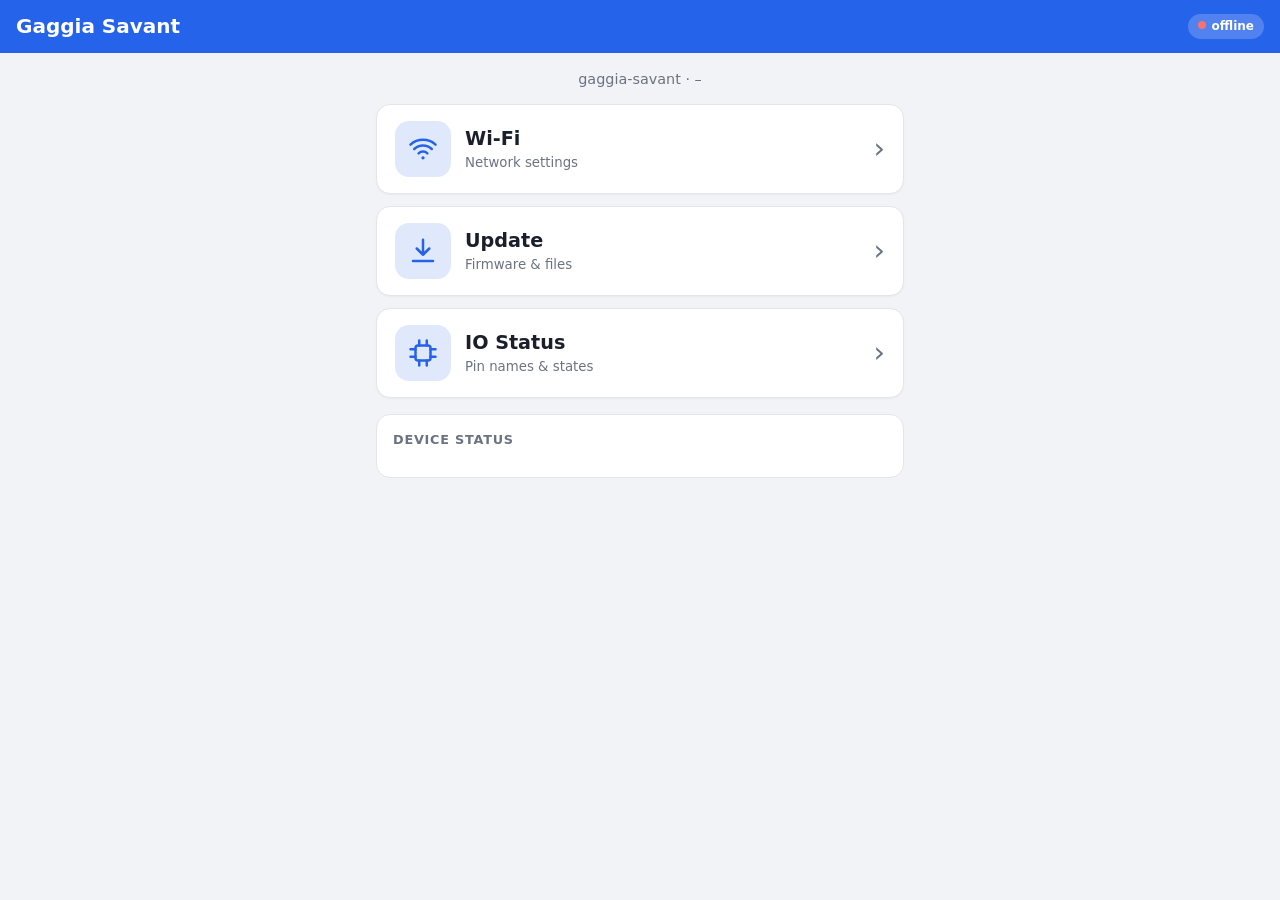
==== data/index.html @ f87aa82b "Initial commit: Gaggia Savant base firmware" ====
<!doctype html>
<html lang="en">
<head>
  <meta charset="utf-8">
  <meta name="viewport" content="width=device-width, initial-scale=1, viewport-fit=cover">
  <meta name="theme-color" content="#2563eb">
  <title>Gaggia Savant</title>
  <link rel="stylesheet" href="style.css">
</head>
<body data-page="home">
  <header class="bar">
    <h1>Gaggia Savant</h1>
    <span id="conn" class="pill off">offline</span>
  </header>

  <main>
    <p class="sub"><span id="hostname">gaggia-savant</span> · <span id="ipaddr">–</span></p>

    <nav class="tiles">
      <a class="tile" href="wifi.html">
        <svg viewBox="0 0 24 24" aria-hidden="true"><path d="M2 8.5a15 15 0 0 1 20 0M5 12a10 10 0 0 1 14 0M8.5 15.5a5 5 0 0 1 7 0"/><circle cx="12" cy="19" r="1.3"/></svg>
        <span>Wi-Fi</span>
        <small id="wifiSub">Network settings</small>
      </a>
      <a class="tile" href="update.html">
        <svg viewBox="0 0 24 24" aria-hidden="true"><path d="M12 3v12M7 10l5 5 5-5M4 20h16"/></svg>
        <span>Update</span>
        <small id="fwSub">Firmware &amp; files</small>
      </a>
      <a class="tile" href="io.html">
        <svg viewBox="0 0 24 24" aria-hidden="true"><rect x="6" y="6" width="12" height="12" rx="2"/><path d="M9 2v4M15 2v4M9 18v4M15 18v4M2 9h4M2 15h4M18 9h4M18 15h4"/></svg>
        <span>IO Status</span>
        <small id="ioSub">Pin names &amp; states</small>
      </a>
    </nav>

    <!-- Add your own application widgets here -->

    <section class="card">
      <h2>Device status</h2>
      <dl id="info" class="kv"></dl>
    </section>
  </main>

  <script src="app.js"></script>
</body>
</html>
---- data/style.css ----
/* Mobile-first (portrait phone). Single column, 48px+ touch targets, 16px inputs (no iOS zoom). */
:root {
  --bg: #f2f3f6; --card: #fff; --fg: #1a1f2b; --muted: #6b7280; --line: #e2e5ea;
  --accent: #2563eb; --accent-fg: #fff; --ok: #16a34a; --warn: #d97706; --bad: #dc2626;
  --radius: 14px;
  color-scheme: light;
}
@media (prefers-color-scheme: dark) {
  :root {
    --bg: #0f1218; --card: #1a1e26; --fg: #e7e9ee; --muted: #9aa1ad; --line: #2a303b;
    --accent: #3b82f6; color-scheme: dark;
  }
}
* { box-sizing: border-box; -webkit-tap-highlight-color: transparent; }
html { -webkit-text-size-adjust: 100%; }
body {
  margin: 0; min-height: 100vh; background: var(--bg); color: var(--fg);
  font: 16px/1.45 system-ui, -apple-system, "Segoe UI", Roboto, sans-serif;
  padding-bottom: env(safe-area-inset-bottom, 0px);
}

/* ---- top bar ---- */
.bar {
  position: sticky; top: 0; z-index: 5; display: flex; align-items: center; gap: 10px;
  padding: calc(12px + env(safe-area-inset-top, 0px)) 16px 12px;
  background: var(--accent); color: var(--accent-fg);
}
.bar h1 { flex: 1; margin: 0; font-size: 1.25rem; font-weight: 700; white-space: nowrap;
          overflow: hidden; text-overflow: ellipsis; }
.back { color: inherit; text-decoration: none; font-size: 2rem; line-height: 1;
        width: 44px; height: 44px; margin: -8px 0 -8px -10px; display: grid; place-items: center; }
.pill { flex: none; font-size: .75rem; font-weight: 700; padding: 4px 10px; border-radius: 99px;
        background: rgba(255,255,255,.2); }
.pill::before { content: ""; display: inline-block; width: 8px; height: 8px; border-radius: 50%;
                margin-right: 6px; vertical-align: 1px; background: #f87171; }
.pill.on::before { background: #4ade80; } .pill.ap::before { background: #fbbf24; }

main { max-width: 560px; margin: 0 auto; padding: 16px; }
.sub { margin: 0 0 14px; color: var(--muted); text-align: center; font-size: .9rem; }

/* ---- dashboard tiles ---- */
.tiles { display: grid; gap: 12px; margin-bottom: 16px; }
.tile {
  display: grid; grid-template-columns: 56px 1fr; grid-template-rows: auto auto; align-items: center;
  column-gap: 14px; min-height: 88px; padding: 16px 18px; border-radius: var(--radius);
  background: var(--card); border: 1px solid var(--line); color: var(--fg); text-decoration: none;
  box-shadow: 0 1px 2px rgba(0,0,0,.04);
  transition: transform .08s, background .15s;
}
.tile:active { transform: scale(.98); background: color-mix(in srgb, var(--accent) 8%, var(--card)); }
.tile svg { grid-row: 1 / 3; width: 56px; height: 56px; padding: 13px; border-radius: 14px;
            background: color-mix(in srgb, var(--accent) 14%, transparent);
            fill: none; stroke: var(--accent); stroke-width: 2; stroke-linecap: round; stroke-linejoin: round; }
.tile svg circle { fill: var(--accent); stroke: none; }
.tile span { font-size: 1.2rem; font-weight: 700; align-self: end; }
.tile small { color: var(--muted); align-self: start; white-space: nowrap; overflow: hidden; text-overflow: ellipsis; }
.tile { position: relative; padding-right: 40px; }
.tile::after { content: "›"; position: absolute; right: 18px; top: 50%; transform: translateY(-50%);
               font-size: 1.8rem; color: var(--muted); }

/* ---- cards ---- */
.card { background: var(--card); border: 1px solid var(--line); border-radius: var(--radius);
        padding: 16px; margin-bottom: 14px; }
.card h2 { margin: 0 0 12px; font-size: .8rem; text-transform: uppercase; letter-spacing: .06em;
           color: var(--muted); font-weight: 700; }
.card-head { display: flex; align-items: center; justify-content: space-between; margin-bottom: 8px; }
.card-head h2 { margin: 0; }
.muted { color: var(--muted); margin: 0 0 12px; font-size: .92rem; }

.kv { margin: 0; display: grid; grid-template-columns: auto 1fr; font-variant-numeric: tabular-nums; }
.kv dt, .kv dd { padding: 9px 0; border-bottom: 1px solid var(--line); margin: 0; }
.kv dt { color: var(--muted); padding-right: 12px; }
.kv dd { text-align: right; word-break: break-word; }
.kv dt:last-of-type, .kv dd:last-of-type { border-bottom: 0; }

/* ---- forms ---- */
form { display: grid; gap: 12px; }
input[type=text], input:not([type]), input[type=password], select {
  width: 100%; font: inherit; font-size: 16px; min-height: 50px; padding: 12px 14px;
  border-radius: 10px; border: 1px solid var(--line); background: var(--bg); color: var(--fg);
}
input:focus { outline: 2px solid var(--accent); outline-offset: 1px; }
button {
  width: 100%; min-height: 50px; font: inherit; font-weight: 700; border: 0; border-radius: 10px;
  cursor: pointer; background: var(--line); color: var(--fg);
}
button:active { filter: brightness(.92); }
button.primary { background: var(--accent); color: var(--accent-fg); }
button.danger { background: color-mix(in srgb, var(--bad) 12%, transparent); color: var(--bad); }
button.danger.armed { background: var(--bad); color: #fff; }
button.ghost { background: transparent; color: var(--accent); border: 1px solid var(--accent); }
button.small { width: auto; min-height: 36px; padding: 0 16px; font-size: .9rem; }
button:disabled { opacity: .5; }
.check { display: flex; align-items: center; gap: 10px; color: var(--muted); min-height: 32px; }
.check input { width: 20px; height: 20px; margin: 0; accent-color: var(--accent); }

/* segmented control */
.seg { display: grid; grid-template-columns: 1fr 1fr; background: var(--bg); border-radius: 10px;
       padding: 4px; border: 1px solid var(--line); }
.seg input { position: absolute; opacity: 0; pointer-events: none; }
.seg span { display: grid; place-items: center; min-height: 42px; border-radius: 7px; font-weight: 600;
            color: var(--muted); }
.seg input:checked + span { background: var(--card); color: var(--fg); box-shadow: 0 1px 3px rgba(0,0,0,.12); }

/* file picker */
.file { position: relative; display: grid; place-items: center; min-height: 64px; padding: 12px;
        border: 2px dashed var(--line); border-radius: 10px; color: var(--muted); text-align: center;
        word-break: break-all; }
.file.has { border-color: var(--accent); color: var(--fg); }
.file input { position: absolute; inset: 0; opacity: 0; width: 100%; height: 100%; }
.hint { margin: -4px 0 0; font-size: .82rem; }

/* progress */
.bar-track { height: 10px; background: var(--line); border-radius: 5px; overflow: hidden; margin: 16px 0 8px; }
.bar-track span { display: block; height: 100%; width: 0; background: var(--accent); transition: width .2s; }

/* network list */
.list { list-style: none; margin: 0; padding: 0; }
.list li { display: flex; align-items: center; gap: 12px; min-height: 52px; padding: 6px 2px;
           border-bottom: 1px solid var(--line); }
.list li:last-child { border-bottom: 0; }
.list li.net { cursor: pointer; } .list li.net:active { background: var(--bg); }
.list .name { flex: 1; overflow: hidden; text-overflow: ellipsis; white-space: nowrap; font-weight: 600; }
.list .lock { width: 16px; color: var(--muted); }
.sig { display: inline-flex; align-items: flex-end; gap: 2px; height: 16px; }
.sig i { width: 4px; background: var(--line); border-radius: 1px; }
.sig i:nth-child(1) { height: 25%; } .sig i:nth-child(2) { height: 50%; }
.sig i:nth-child(3) { height: 75%; } .sig i:nth-child(4) { height: 100%; }
.sig i.on { background: var(--accent); }

#toast { position: fixed; left: 16px; right: 16px; bottom: calc(20px + env(safe-area-inset-bottom, 0px));
         max-width: 528px; margin: 0 auto; background: var(--fg); color: var(--bg); padding: 14px 16px;
         border-radius: 12px; opacity: 0; transform: translateY(10px); transition: .25s; pointer-events: none;
         text-align: center; z-index: 10; }
#toast.show { opacity: 1; transform: none; }

/* ---- IO status page ---- */
.chips { display: flex; gap: 8px; overflow-x: auto; padding: 2px 0 12px; margin: 0 -16px; padding-inline: 16px;
         scrollbar-width: none; }
.chips::-webkit-scrollbar { display: none; }
.chip { width: auto; flex: none; min-height: 36px; padding: 0 14px; border-radius: 99px; font-size: .9rem;
        font-weight: 600; background: var(--card); color: var(--muted); border: 1px solid var(--line); }
.chip b { font-weight: 600; opacity: .7; margin-left: 2px; }
.chip.active { background: var(--accent); color: var(--accent-fg); border-color: var(--accent); }
.pins { list-style: none; margin: 0; padding: 0; background: var(--card); border: 1px solid var(--line);
        border-radius: var(--radius); overflow: hidden; }
.pins > li { padding: 12px 14px; border-bottom: 1px solid var(--line); }
.pins > li:last-child { border-bottom: 0; }
.pin { display: grid; grid-template-columns: 48px 1fr auto; gap: 12px; align-items: center; cursor: pointer; }
.pin.unused { opacity: .55; }
.gp { display: grid; place-items: center; height: 40px; border-radius: 10px; background: var(--bg);
      font-weight: 700; font-variant-numeric: tabular-nums; font-size: 1.05rem; line-height: 1; }
.gp small { display: block; font-size: .6rem; color: var(--muted); font-weight: 600; margin-bottom: 2px; }
.pn { min-width: 0; }
.pn .nm { font-weight: 700; overflow: hidden; text-overflow: ellipsis; white-space: nowrap; }
.pn .meta { display: flex; flex-wrap: wrap; gap: 4px 8px; font-size: .78rem; color: var(--muted); margin-top: 2px; }
.ty { font-weight: 700; }
.ty.Digital { color: #2563eb; } .ty.Analog { color: #9333ea; } .ty.Communications { color: #0d9488; }
@media (prefers-color-scheme: dark) {
  .ty.Digital { color: #60a5fa; } .ty.Analog { color: #c084fc; } .ty.Communications { color: #2dd4bf; }
}
.st { text-align: right; font-variant-numeric: tabular-nums; }
.lv { display: inline-block; min-width: 52px; text-align: center; padding: 5px 10px; border-radius: 8px;
      font-weight: 800; font-size: .85rem; letter-spacing: .03em; }
.lv.hi { background: color-mix(in srgb, var(--ok) 18%, transparent); color: var(--ok); }
.lv.lo { background: var(--bg); color: var(--muted); }
.lv.na { background: transparent; color: var(--muted); font-weight: 600; }
.av { font-weight: 800; font-size: 1.05rem; } .av small { display: block; font-size: .72rem; color: var(--muted); font-weight: 500; }
.pnotes { display: none; margin: 8px 0 0 60px; font-size: .85rem; color: var(--muted); }
.pnotes code { font-size: .8rem; }
li.open .pnotes { display: block; }
.warn { color: var(--warn); }
.foot { text-align: center; margin-top: 14px; font-size: .82rem; }
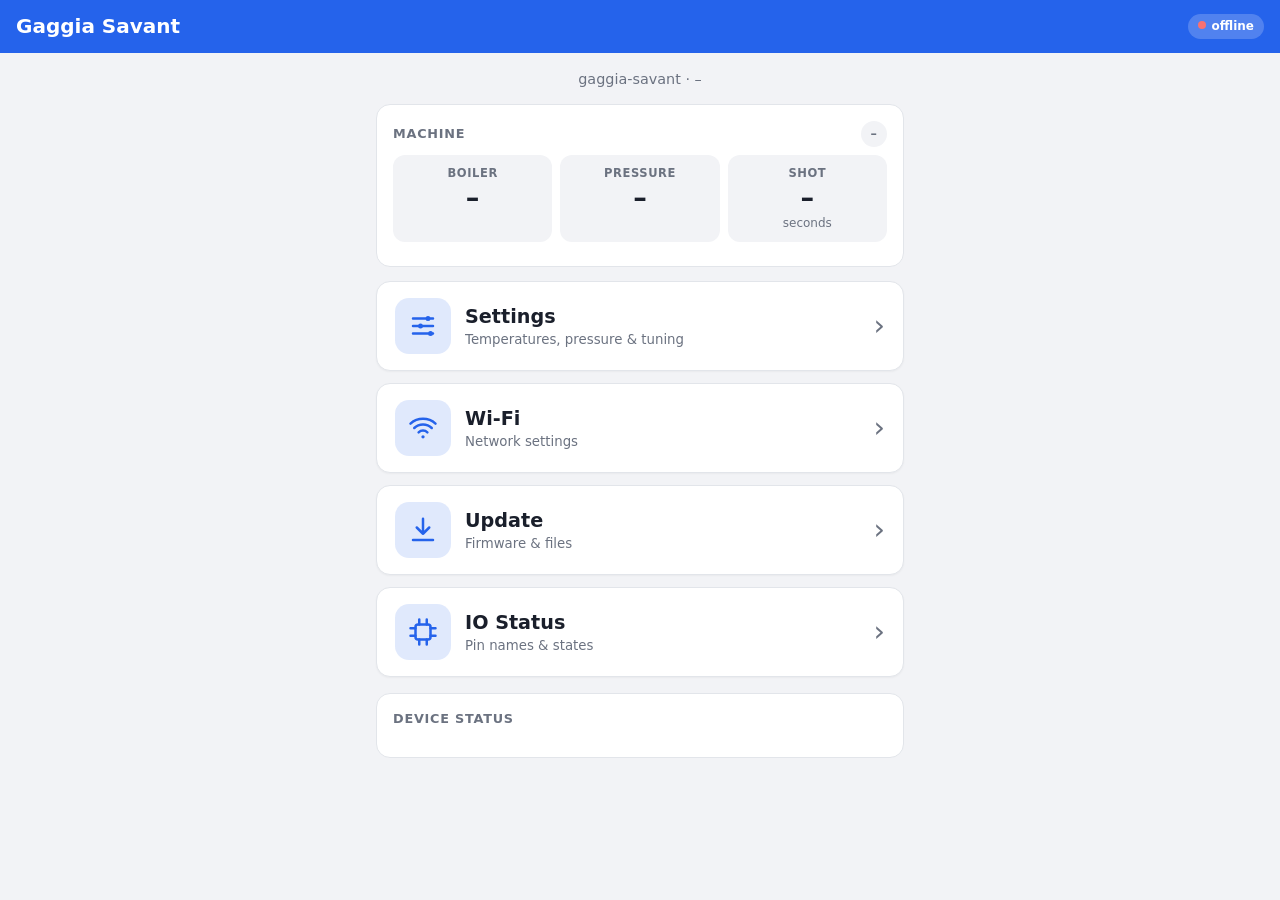
==== commit 13a81e0d: "Implement state engine and core functionality" ====
--- a/data/index.html
+++ b/data/index.html
@@ -16,7 +16,26 @@
   <main>
     <p class="sub"><span id="hostname">gaggia-savant</span> · <span id="ipaddr">–</span></p>
 
+    <section class="card machine">
+      <div class="card-head">
+        <h2>Machine</h2>
+        <span id="mState" class="state">–</span>
+      </div>
+      <p id="mAlert" class="alert" hidden></p>
+      <div class="gauges">
+        <div class="gauge"><small>Boiler</small><b id="mTemp">–</b><span id="mSet">&nbsp;</span></div>
+        <div class="gauge"><small>Pressure</small><b id="mPress">–</b><span id="mPressT">&nbsp;</span></div>
+        <div class="gauge"><small>Shot</small><b id="mShot">–</b><span>seconds</span></div>
+      </div>
+      <dl id="mInfo" class="kv"></dl>
+    </section>
+
     <nav class="tiles">
+      <a class="tile" href="settings.html">
+        <svg viewBox="0 0 24 24" aria-hidden="true"><path d="M4 6h10M18 6h2M4 12h4M12 12h8M4 18h12M20 18h0"/><circle cx="16" cy="6" r="2"/><circle cx="10" cy="12" r="2"/><circle cx="18" cy="18" r="2"/></svg>
+        <span>Settings</span>
+        <small id="setSub">Temperatures, pressure &amp; tuning</small>
+      </a>
       <a class="tile" href="wifi.html">
         <svg viewBox="0 0 24 24" aria-hidden="true"><path d="M2 8.5a15 15 0 0 1 20 0M5 12a10 10 0 0 1 14 0M8.5 15.5a5 5 0 0 1 7 0"/><circle cx="12" cy="19" r="1.3"/></svg>
         <span>Wi-Fi</span>
@@ -34,8 +53,6 @@
       </a>
     </nav>
 
-    <!-- Add your own application widgets here -->
-
     <section class="card">
       <h2>Device status</h2>
       <dl id="info" class="kv"></dl>
--- a/data/style.css
+++ b/data/style.css
@@ -75,7 +75,7 @@
 
 /* ---- forms ---- */
 form { display: grid; gap: 12px; }
-input[type=text], input:not([type]), input[type=password], select {
+input[type=text], input:not([type]), input[type=password], input[type=number], select {
   width: 100%; font: inherit; font-size: 16px; min-height: 50px; padding: 12px 14px;
   border-radius: 10px; border: 1px solid var(--line); background: var(--bg); color: var(--fg);
 }
@@ -171,3 +171,27 @@
 li.open .pnotes { display: block; }
 .warn { color: var(--warn); }
 .foot { text-align: center; margin-top: 14px; font-size: .82rem; }
+
+/* ---- machine card ---- */
+.state { font-size: .8rem; font-weight: 800; padding: 4px 10px; border-radius: 99px;
+         background: var(--bg); color: var(--muted); }
+.state.brewing, .state.hot_water { background: color-mix(in srgb, var(--accent) 16%, transparent); color: var(--accent); }
+.state.steam { background: color-mix(in srgb, var(--warn) 18%, transparent); color: var(--warn); }
+.state.fault { background: var(--bad); color: #fff; }
+.state.inhibited { background: color-mix(in srgb, var(--warn) 18%, transparent); color: var(--warn); }
+.alert { margin: 0 0 12px; padding: 10px 12px; border-radius: 10px; font-size: .92rem;
+         background: color-mix(in srgb, var(--warn) 14%, transparent); color: var(--fg); }
+.alert.bad { background: color-mix(in srgb, var(--bad) 14%, transparent); color: var(--bad); font-weight: 600; }
+.gauges { display: grid; grid-template-columns: repeat(3, 1fr); gap: 8px; margin-bottom: 8px; }
+.gauge { display: grid; justify-items: center; padding: 10px 4px; border-radius: 12px; background: var(--bg);
+         font-variant-numeric: tabular-nums; min-width: 0; }
+.gauge small { font-size: .72rem; color: var(--muted); text-transform: uppercase; letter-spacing: .05em; font-weight: 700; }
+.gauge b { font-size: 1.7rem; line-height: 1.2; }
+.gauge b.ok { color: var(--ok); }
+.gauge span { font-size: .75rem; color: var(--muted); white-space: nowrap; }
+
+/* ---- settings form ---- */
+.field { display: grid; gap: 4px; }
+.field span { font-size: .85rem; color: var(--muted); font-weight: 600; }
+.row2, .row3 { display: grid; gap: 10px; grid-template-columns: repeat(2, minmax(0, 1fr)); }
+.row3 { grid-template-columns: repeat(3, minmax(0, 1fr)); }
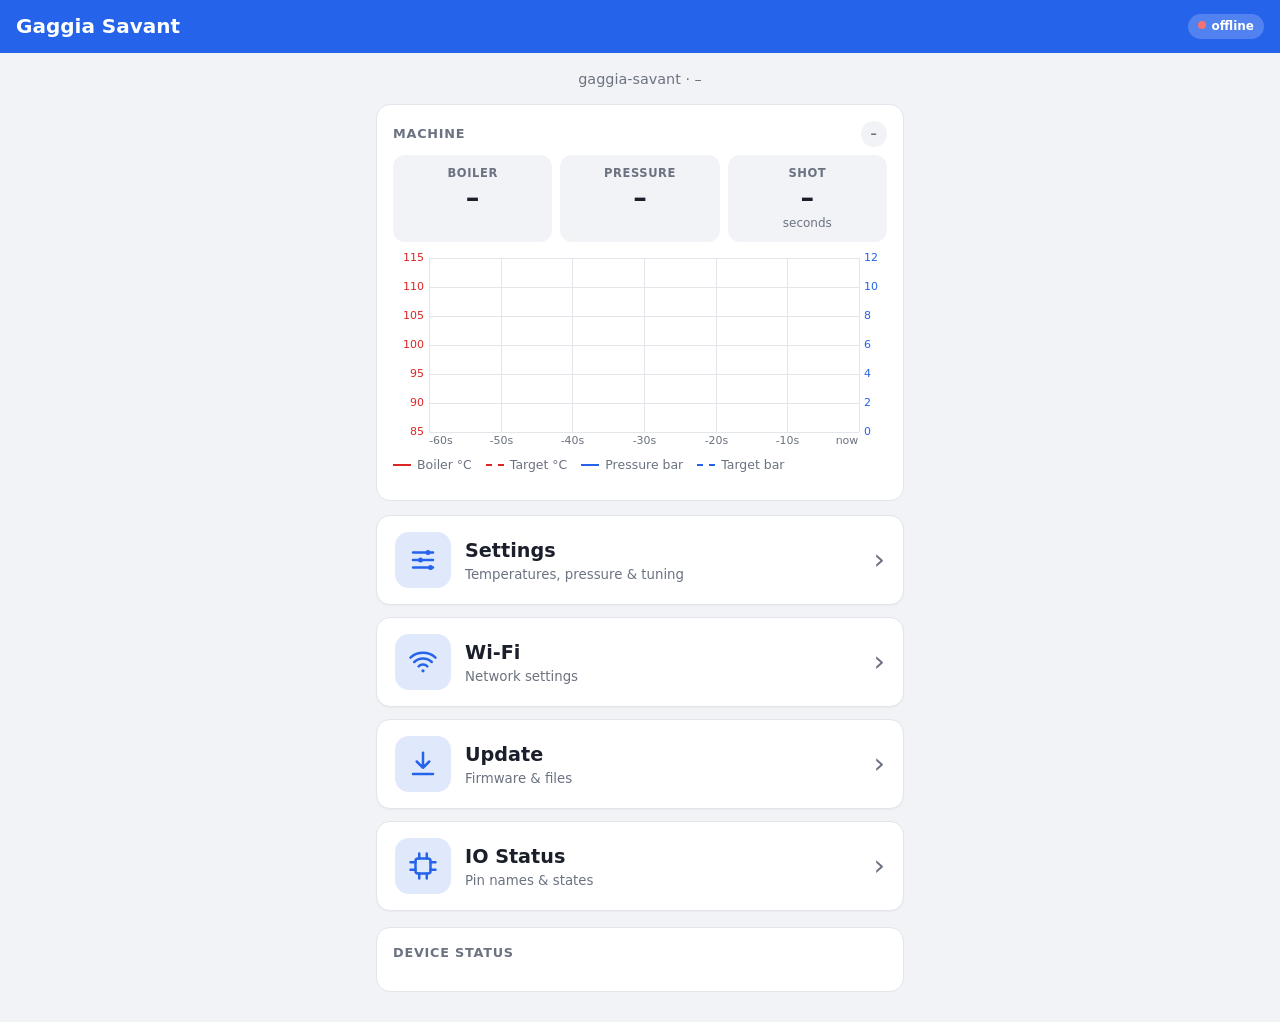
==== commit 564bffad: "Add graph to web dashboard" ====
--- a/data/index.html
+++ b/data/index.html
@@ -26,6 +26,13 @@
         <div class="gauge"><small>Boiler</small><b id="mTemp">–</b><span id="mSet">&nbsp;</span></div>
         <div class="gauge"><small>Pressure</small><b id="mPress">–</b><span id="mPressT">&nbsp;</span></div>
         <div class="gauge"><small>Shot</small><b id="mShot">–</b><span>seconds</span></div>
+      </div>
+      <canvas id="mGraph" class="graph" aria-label="Boiler temperature and brew pressure over time"></canvas>
+      <div class="legend">
+        <span><i class="sw temp"></i>Boiler °C</span>
+        <span><i class="sw temp dash"></i>Target °C</span>
+        <span><i class="sw press"></i>Pressure bar</span>
+        <span><i class="sw press dash"></i>Target bar</span>
       </div>
       <dl id="mInfo" class="kv"></dl>
     </section>
--- a/data/style.css
+++ b/data/style.css
@@ -3,12 +3,13 @@
   --bg: #f2f3f6; --card: #fff; --fg: #1a1f2b; --muted: #6b7280; --line: #e2e5ea;
   --accent: #2563eb; --accent-fg: #fff; --ok: #16a34a; --warn: #d97706; --bad: #dc2626;
   --radius: 14px;
+  --g-temp: #dc2626; --g-press: #2563eb;
   color-scheme: light;
 }
 @media (prefers-color-scheme: dark) {
   :root {
     --bg: #0f1218; --card: #1a1e26; --fg: #e7e9ee; --muted: #9aa1ad; --line: #2a303b;
-    --accent: #3b82f6; color-scheme: dark;
+    --accent: #3b82f6; --g-temp: #f87171; --g-press: #60a5fa; color-scheme: dark;
   }
 }
 * { box-sizing: border-box; -webkit-tap-highlight-color: transparent; }
@@ -195,3 +196,11 @@
 .field span { font-size: .85rem; color: var(--muted); font-weight: 600; }
 .row2, .row3 { display: grid; gap: 10px; grid-template-columns: repeat(2, minmax(0, 1fr)); }
 .row3 { grid-template-columns: repeat(3, minmax(0, 1fr)); }
+
+/* ---- machine graph ---- */
+.graph { display: block; width: 100%; height: 200px; margin: 4px 0 6px; }
+.legend { display: flex; flex-wrap: wrap; gap: 4px 14px; font-size: .78rem; color: var(--muted); margin-bottom: 10px; }
+.legend span { display: inline-flex; align-items: center; gap: 6px; }
+.sw { display: inline-block; width: 18px; border-top: 2px solid var(--g-temp); }
+.sw.press { border-top-color: var(--g-press); }
+.sw.dash { border-top-style: dashed; }
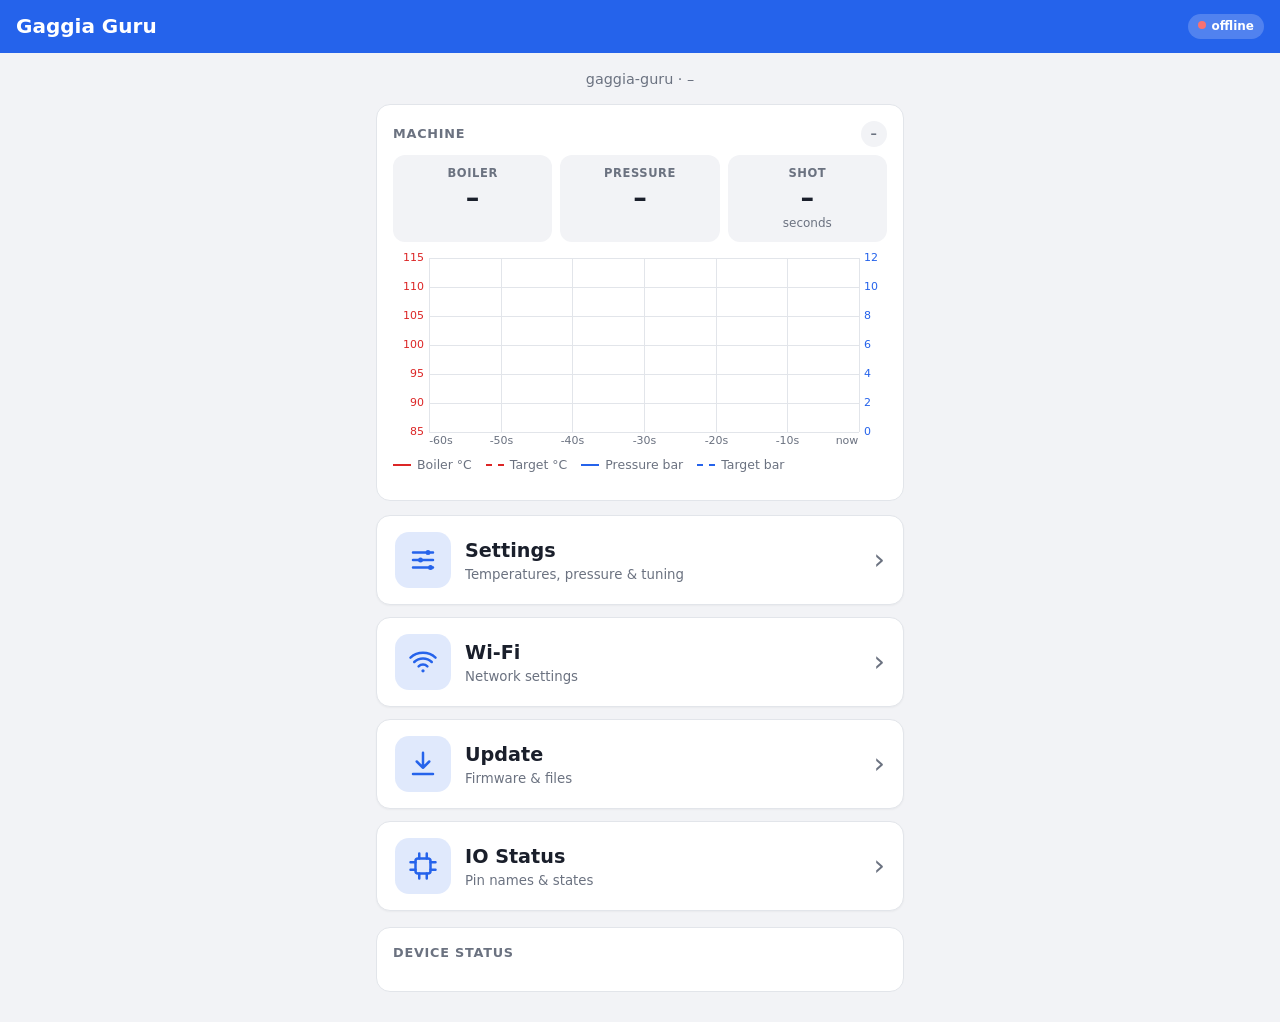
==== commit 7defa4b6: "Change project Name" ====
--- a/data/index.html
+++ b/data/index.html
@@ -4,17 +4,17 @@
   <meta charset="utf-8">
   <meta name="viewport" content="width=device-width, initial-scale=1, viewport-fit=cover">
   <meta name="theme-color" content="#2563eb">
-  <title>Gaggia Savant</title>
+  <title>Gaggia Guru</title>
   <link rel="stylesheet" href="style.css">
 </head>
 <body data-page="home">
   <header class="bar">
-    <h1>Gaggia Savant</h1>
+    <h1>Gaggia Guru</h1>
     <span id="conn" class="pill off">offline</span>
   </header>
 
   <main>
-    <p class="sub"><span id="hostname">gaggia-savant</span> · <span id="ipaddr">–</span></p>
+    <p class="sub"><span id="hostname">gaggia-guru</span> · <span id="ipaddr">–</span></p>
 
     <section class="card machine">
       <div class="card-head">
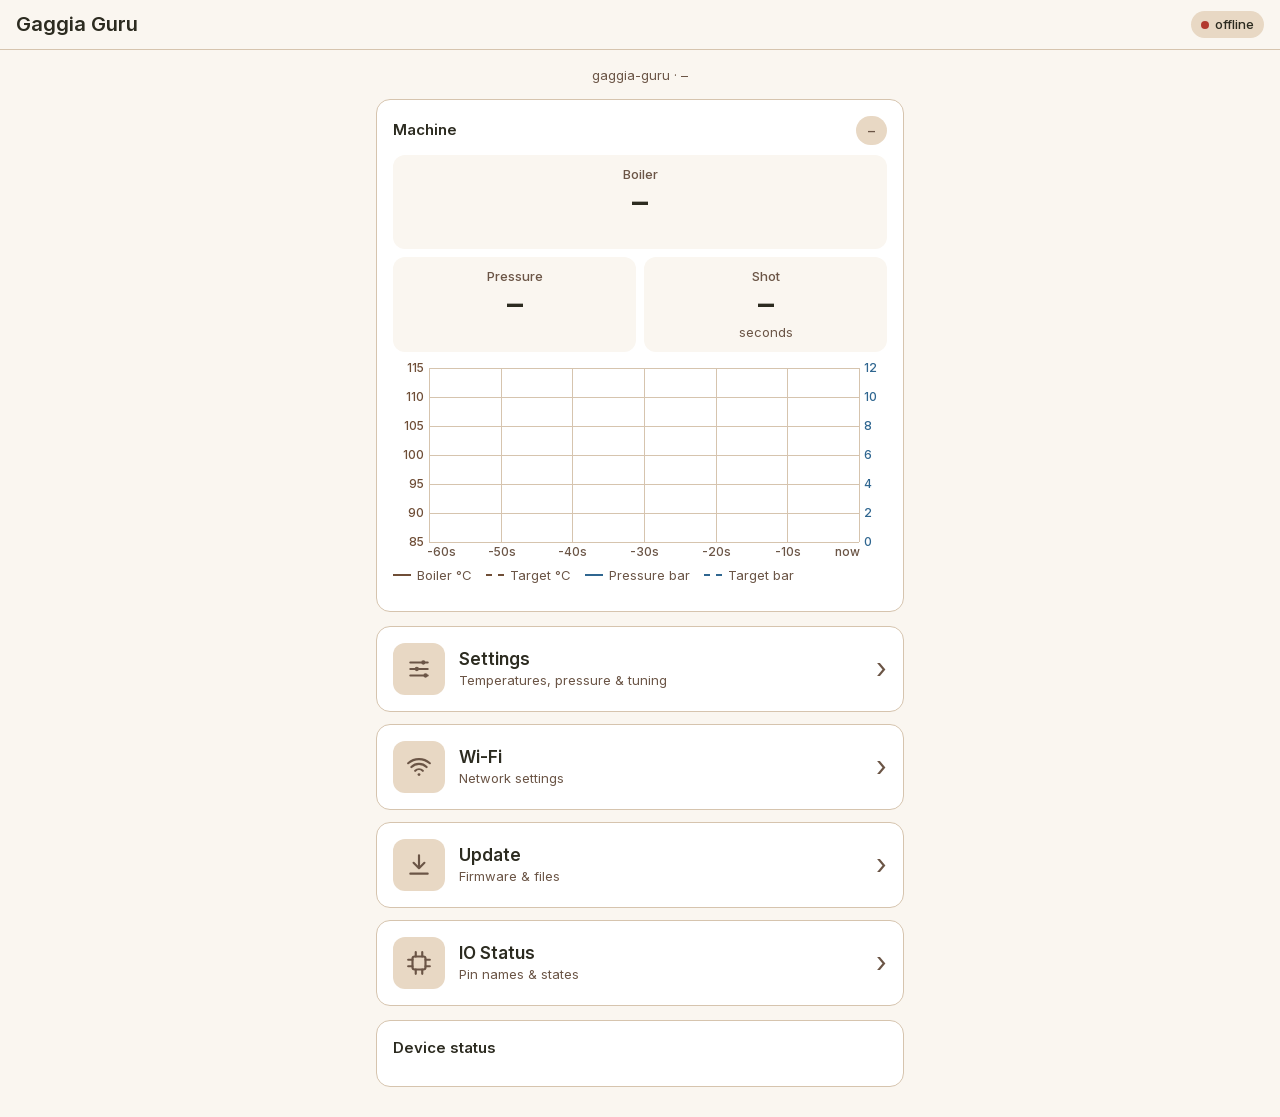
==== commit cc958a38: "Add style guide and update interface to have booth light and dark themes" ====
--- a/data/index.html
+++ b/data/index.html
@@ -3,7 +3,9 @@
 <head>
   <meta charset="utf-8">
   <meta name="viewport" content="width=device-width, initial-scale=1, viewport-fit=cover">
-  <meta name="theme-color" content="#2563eb">
+  <meta name="theme-color" content="#FAF6F0" media="(prefers-color-scheme: light)">
+  <meta name="theme-color" content="#121110" media="(prefers-color-scheme: dark)">
+  <script>try{var t=localStorage.getItem("theme");if(t==="light"||t==="dark")document.documentElement.dataset.theme=t}catch(e){}</script>
   <title>Gaggia Guru</title>
   <link rel="stylesheet" href="style.css">
 </head>
@@ -14,6 +16,11 @@
   </header>
 
   <main>
+    <div id="mAlert" class="banner" role="alert" hidden>
+      <span class="ico"></span>
+      <div><b id="mAlertT"></b><p id="mAlertB"></p></div>
+    </div>
+
     <p class="sub"><span id="hostname">gaggia-guru</span> · <span id="ipaddr">–</span></p>
 
     <section class="card machine">
@@ -21,7 +28,6 @@
         <h2>Machine</h2>
         <span id="mState" class="state">–</span>
       </div>
-      <p id="mAlert" class="alert" hidden></p>
       <div class="gauges">
         <div class="gauge"><small>Boiler</small><b id="mTemp">–</b><span id="mSet">&nbsp;</span></div>
         <div class="gauge"><small>Pressure</small><b id="mPress">–</b><span id="mPressT">&nbsp;</span></div>
--- a/data/style.css
+++ b/data/style.css
@@ -1,206 +1,258 @@
-/* Mobile-first (portrait phone). Single column, 48px+ touch targets, 16px inputs (no iOS zoom). */
+/* Gaggia Guru dashboard. Colors, type and components follow docs/design_guide.md:
+   use only the tokens below in components (no raw hex), one accent-filled primary
+   action per screen, status colors only for real machine states (always with icon + label).
+   Mobile-first (portrait phone). 48px touch targets, 16px inputs (no iOS zoom). */
+
+@font-face {
+  font-family: "Inter";
+  src: url("fonts/Inter.woff2") format("woff2");   /* Latin subset, variable 400-600 */
+  font-weight: 400 600; font-style: normal; font-display: swap;
+}
+
+/* ---- tokens: light (default) ---- */
 :root {
-  --bg: #f2f3f6; --card: #fff; --fg: #1a1f2b; --muted: #6b7280; --line: #e2e5ea;
-  --accent: #2563eb; --accent-fg: #fff; --ok: #16a34a; --warn: #d97706; --bad: #dc2626;
+  --bg: #FAF6F0; --surface: #FFFFFF; --surface-raised: #E8D8C4;
+  --border: #D6C4AE; --text: #2C2B20; --text-secondary: #6B5546;
+  --accent: #6F4E37; --on-accent: #FFFFFF;
+  --success: #4F7942; --warning: #A8521F; --error: #B23A2E;
+  --hero: var(--text);                       /* hero readings: text in light mode */
+  --chart-temp: var(--accent); --chart-pressure: #2F6690;
   --radius: 14px;
-  --g-temp: #dc2626; --g-press: #2563eb;
   color-scheme: light;
 }
+/* ---- tokens: dark (system setting, unless the user picked Light) ---- */
 @media (prefers-color-scheme: dark) {
-  :root {
-    --bg: #0f1218; --card: #1a1e26; --fg: #e7e9ee; --muted: #9aa1ad; --line: #2a303b;
-    --accent: #3b82f6; --g-temp: #f87171; --g-press: #60a5fa; color-scheme: dark;
+  :root:not([data-theme="light"]) {
+    --bg: #121110; --surface: #2B1B14; --surface-raised: #3A2E26;
+    --border: #3A2E26; --text: #F3E7D6; --text-secondary: #BFAE9F;
+    --accent: #D79C2B; --on-accent: #121110; --accent-highlight: #E1C78F;
+    --success: #5CB87E; --warning: #F0B35A; --error: #E65F5F;
+    --hero: var(--accent-highlight); --chart-pressure: #7FB3D5;
+    color-scheme: dark;
   }
 }
+/* ---- tokens: dark (manual toggle) — keep identical to the block above ---- */
+:root[data-theme="dark"] {
+  --bg: #121110; --surface: #2B1B14; --surface-raised: #3A2E26;
+  --border: #3A2E26; --text: #F3E7D6; --text-secondary: #BFAE9F;
+  --accent: #D79C2B; --on-accent: #121110; --accent-highlight: #E1C78F;
+  --success: #5CB87E; --warning: #F0B35A; --error: #E65F5F;
+  --hero: var(--accent-highlight); --chart-pressure: #7FB3D5;
+  color-scheme: dark;
+}
+
+[hidden] { display: none !important; }
 * { box-sizing: border-box; -webkit-tap-highlight-color: transparent; }
 html { -webkit-text-size-adjust: 100%; }
 body {
-  margin: 0; min-height: 100vh; background: var(--bg); color: var(--fg);
-  font: 16px/1.45 system-ui, -apple-system, "Segoe UI", Roboto, sans-serif;
+  margin: 0; min-height: 100vh; background: var(--bg); color: var(--text);
+  font: 400 15px/1.45 "Inter", system-ui, -apple-system, "Segoe UI", Roboto, sans-serif;
   padding-bottom: env(safe-area-inset-bottom, 0px);
 }
-
-/* ---- top bar ---- */
+/* tabular figures on readings and times only (Inter's tnum also widens hyphens in prose) */
+.kv dd, .gauge, .gp, .st, .chip b { font-variant-numeric: tabular-nums; }
+:focus-visible { outline: 2px solid var(--accent); outline-offset: 2px; }
+code { font-size: .9em; }
+
+/* ---- status icons (mask, so they take the current text color) ---- */
+.ico { flex: none; display: inline-block; width: 18px; height: 18px; background: currentColor;
+       -webkit-mask: var(--ico) center / contain no-repeat; mask: var(--ico) center / contain no-repeat; }
+.ico.sm { width: 14px; height: 14px; }
+.ico-warn  { --ico: url("data:image/svg+xml,<svg xmlns='http://www.w3.org/2000/svg' viewBox='0 0 24 24'><path fill-rule='evenodd' d='M12 2 1 21h22L12 2zm-1 7h2v6h-2V9zm0 8h2v2h-2v-2z'/></svg>"); }
+.ico-error { --ico: url("data:image/svg+xml,<svg xmlns='http://www.w3.org/2000/svg' viewBox='0 0 24 24'><path fill-rule='evenodd' d='M12 2a10 10 0 1 0 0 20 10 10 0 0 0 0-20zm-1 5h2v7h-2V7zm0 9h2v2h-2v-2z'/></svg>"); }
+.ico-ok    { --ico: url("data:image/svg+xml,<svg xmlns='http://www.w3.org/2000/svg' viewBox='0 0 24 24'><path fill-rule='evenodd' d='M12 2a10 10 0 1 0 0 20 10 10 0 0 0 0-20zm-1.2 14.2-4.3-4.3 1.4-1.4 2.9 2.9 6-6 1.4 1.4-7.4 7.4z'/></svg>"); }
+
+/* ---- top bar (calm: page background, not accent) ---- */
 .bar {
   position: sticky; top: 0; z-index: 5; display: flex; align-items: center; gap: 10px;
-  padding: calc(12px + env(safe-area-inset-top, 0px)) 16px 12px;
-  background: var(--accent); color: var(--accent-fg);
-}
-.bar h1 { flex: 1; margin: 0; font-size: 1.25rem; font-weight: 700; white-space: nowrap;
+  padding: calc(10px + env(safe-area-inset-top, 0px)) 16px 10px;
+  background: var(--bg); color: var(--text); border-bottom: 1px solid var(--border);
+}
+.bar h1 { flex: 1; margin: 0; font-size: 20px; font-weight: 600; white-space: nowrap;
           overflow: hidden; text-overflow: ellipsis; }
-.back { color: inherit; text-decoration: none; font-size: 2rem; line-height: 1;
-        width: 44px; height: 44px; margin: -8px 0 -8px -10px; display: grid; place-items: center; }
-.pill { flex: none; font-size: .75rem; font-weight: 700; padding: 4px 10px; border-radius: 99px;
-        background: rgba(255,255,255,.2); }
-.pill::before { content: ""; display: inline-block; width: 8px; height: 8px; border-radius: 50%;
-                margin-right: 6px; vertical-align: 1px; background: #f87171; }
-.pill.on::before { background: #4ade80; } .pill.ap::before { background: #fbbf24; }
+.back { color: inherit; text-decoration: none; font-size: 32px; line-height: 1; border-radius: 10px;
+        width: 48px; height: 48px; margin: -6px 0 -6px -12px; display: grid; place-items: center; }
+/* connection: colored dot + text label */
+.pill { flex: none; display: inline-flex; align-items: center; gap: 6px; font-size: 13px; font-weight: 500;
+        padding: 4px 10px; border-radius: 99px; background: var(--surface-raised); color: var(--text); }
+.pill::before { content: ""; width: 8px; height: 8px; border-radius: 50%; background: var(--error); }
+.pill.on::before { background: var(--success); } .pill.ap::before { background: var(--warning); }
 
 main { max-width: 560px; margin: 0 auto; padding: 16px; }
-.sub { margin: 0 0 14px; color: var(--muted); text-align: center; font-size: .9rem; }
+.sub { margin: 0 0 14px; color: var(--text-secondary); text-align: center; font-size: 13px; }
+
+/* ---- critical / warning banner, directly under the header ---- */
+.banner { display: flex; gap: 12px; align-items: flex-start; margin: 0 0 14px; padding: 14px 16px;
+          border-radius: var(--radius); background: var(--surface); border: 1px solid var(--warning);
+          border-left-width: 6px; }
+.banner .ico { width: 22px; height: 22px; color: var(--warning); margin-top: 1px; }
+.banner b { display: block; font-size: 15px; font-weight: 600; color: var(--warning); }
+.banner p { margin: 2px 0 0; color: var(--text); }
+.banner.bad { border-color: var(--error); }
+.banner.bad .ico, .banner.bad b { color: var(--error); }
 
 /* ---- dashboard tiles ---- */
-.tiles { display: grid; gap: 12px; margin-bottom: 16px; }
+.tiles { display: grid; gap: 12px; margin-bottom: 14px; }
 .tile {
-  display: grid; grid-template-columns: 56px 1fr; grid-template-rows: auto auto; align-items: center;
-  column-gap: 14px; min-height: 88px; padding: 16px 18px; border-radius: var(--radius);
-  background: var(--card); border: 1px solid var(--line); color: var(--fg); text-decoration: none;
-  box-shadow: 0 1px 2px rgba(0,0,0,.04);
-  transition: transform .08s, background .15s;
-}
-.tile:active { transform: scale(.98); background: color-mix(in srgb, var(--accent) 8%, var(--card)); }
-.tile svg { grid-row: 1 / 3; width: 56px; height: 56px; padding: 13px; border-radius: 14px;
-            background: color-mix(in srgb, var(--accent) 14%, transparent);
-            fill: none; stroke: var(--accent); stroke-width: 2; stroke-linecap: round; stroke-linejoin: round; }
-.tile svg circle { fill: var(--accent); stroke: none; }
-.tile span { font-size: 1.2rem; font-weight: 700; align-self: end; }
-.tile small { color: var(--muted); align-self: start; white-space: nowrap; overflow: hidden; text-overflow: ellipsis; }
-.tile { position: relative; padding-right: 40px; }
-.tile::after { content: "›"; position: absolute; right: 18px; top: 50%; transform: translateY(-50%);
-               font-size: 1.8rem; color: var(--muted); }
+  position: relative; display: grid; grid-template-columns: 52px 1fr; grid-template-rows: auto auto;
+  align-items: center; column-gap: 14px; min-height: 84px; padding: 16px 40px 16px 16px;
+  border-radius: var(--radius); background: var(--surface); border: 1px solid var(--border);
+  color: var(--text); text-decoration: none; transition: transform .08s, background .15s;
+}
+.tile:active { transform: scale(.98); background: var(--surface-raised); }
+.tile svg { grid-row: 1 / 3; width: 52px; height: 52px; padding: 13px; border-radius: 12px;
+            background: var(--surface-raised); fill: none; stroke: var(--text-secondary); stroke-width: 2;
+            stroke-linecap: round; stroke-linejoin: round; }
+.tile svg circle { fill: var(--text-secondary); stroke: none; }
+.tile span { font-size: 17px; font-weight: 600; align-self: end; }
+.tile small { font-size: 13px; color: var(--text-secondary); align-self: start;
+              white-space: nowrap; overflow: hidden; text-overflow: ellipsis; }
+.tile::after { content: "›"; position: absolute; right: 16px; top: 50%; transform: translateY(-50%);
+               font-size: 28px; color: var(--text-secondary); }
 
 /* ---- cards ---- */
-.card { background: var(--card); border: 1px solid var(--line); border-radius: var(--radius);
+.card { background: var(--surface); border: 1px solid var(--border); border-radius: var(--radius);
         padding: 16px; margin-bottom: 14px; }
-.card h2 { margin: 0 0 12px; font-size: .8rem; text-transform: uppercase; letter-spacing: .06em;
-           color: var(--muted); font-weight: 700; }
-.card-head { display: flex; align-items: center; justify-content: space-between; margin-bottom: 8px; }
+.card h2 { margin: 0 0 12px; font-size: 15px; font-weight: 600; color: var(--text); }
+.card-head { display: flex; align-items: center; justify-content: space-between; gap: 8px; margin-bottom: 10px; }
 .card-head h2 { margin: 0; }
-.muted { color: var(--muted); margin: 0 0 12px; font-size: .92rem; }
-
-.kv { margin: 0; display: grid; grid-template-columns: auto 1fr; font-variant-numeric: tabular-nums; }
-.kv dt, .kv dd { padding: 9px 0; border-bottom: 1px solid var(--line); margin: 0; }
-.kv dt { color: var(--muted); padding-right: 12px; }
+.muted { color: var(--text-secondary); margin: 0 0 12px; font-size: 14px; }
+
+.kv { margin: 0; display: grid; grid-template-columns: auto 1fr; }
+.kv dt, .kv dd { padding: 9px 0; border-bottom: 1px solid var(--border); margin: 0; }
+.kv dt { color: var(--text-secondary); padding-right: 12px; font-size: 14px; }
 .kv dd { text-align: right; word-break: break-word; }
 .kv dt:last-of-type, .kv dd:last-of-type { border-bottom: 0; }
 
 /* ---- forms ---- */
 form { display: grid; gap: 12px; }
 input[type=text], input:not([type]), input[type=password], input[type=number], select {
-  width: 100%; font: inherit; font-size: 16px; min-height: 50px; padding: 12px 14px;
-  border-radius: 10px; border: 1px solid var(--line); background: var(--bg); color: var(--fg);
-}
-input:focus { outline: 2px solid var(--accent); outline-offset: 1px; }
+  width: 100%; font: inherit; font-size: 16px; min-height: 48px; padding: 11px 14px;
+  border-radius: 10px; border: 1px solid var(--text-secondary);   /* inputs need a 3:1 outline */
+  background: var(--bg); color: var(--text);
+}
+::placeholder { color: var(--text-secondary); opacity: 1; }
+input:focus { outline: 2px solid var(--accent); outline-offset: 2px; }
+
+/* buttons: default = secondary (outline); .primary = the one accent-filled action per screen */
 button {
-  width: 100%; min-height: 50px; font: inherit; font-weight: 700; border: 0; border-radius: 10px;
-  cursor: pointer; background: var(--line); color: var(--fg);
-}
-button:active { filter: brightness(.92); }
-button.primary { background: var(--accent); color: var(--accent-fg); }
-button.danger { background: color-mix(in srgb, var(--bad) 12%, transparent); color: var(--bad); }
-button.danger.armed { background: var(--bad); color: #fff; }
-button.ghost { background: transparent; color: var(--accent); border: 1px solid var(--accent); }
-button.small { width: auto; min-height: 36px; padding: 0 16px; font-size: .9rem; }
-button:disabled { opacity: .5; }
-.check { display: flex; align-items: center; gap: 10px; color: var(--muted); min-height: 32px; }
-.check input { width: 20px; height: 20px; margin: 0; accent-color: var(--accent); }
-
-/* segmented control */
-.seg { display: grid; grid-template-columns: 1fr 1fr; background: var(--bg); border-radius: 10px;
-       padding: 4px; border: 1px solid var(--line); }
+  width: 100%; min-height: 48px; font: inherit; font-size: 15px; font-weight: 600; border-radius: 12px;
+  cursor: pointer; background: transparent; color: var(--accent); border: 1px solid var(--accent);
+}
+button:active { background: var(--surface-raised); }
+button.primary { background: var(--accent); color: var(--on-accent); border-color: var(--accent); font-size: 17px; }
+button.primary:active { filter: brightness(.92); }
+/* two-tap confirm (destructive): the armed state is a real warning, so it uses error + label */
+button.armed { color: var(--error); border: 2px solid var(--error); }
+button.small { width: auto; padding: 0 18px; }
+button:disabled { opacity: .4; cursor: default; }
+.check { display: flex; align-items: center; gap: 12px; color: var(--text-secondary); min-height: 48px; }
+.check input { width: 22px; height: 22px; margin: 0; accent-color: var(--accent); }
+
+/* segmented control (a toggle: 3:1 outline, selected segment = accent like an active tab) */
+.seg { display: grid; grid-auto-flow: column; grid-auto-columns: 1fr; gap: 4px; padding: 4px;
+       background: var(--bg); border-radius: 12px; border: 1px solid var(--text-secondary); }
+.seg label { position: relative; }
 .seg input { position: absolute; opacity: 0; pointer-events: none; }
-.seg span { display: grid; place-items: center; min-height: 42px; border-radius: 7px; font-weight: 600;
-            color: var(--muted); }
-.seg input:checked + span { background: var(--card); color: var(--fg); box-shadow: 0 1px 3px rgba(0,0,0,.12); }
+.seg span { display: grid; place-items: center; min-height: 44px; border-radius: 9px; font-weight: 500;
+            color: var(--text-secondary); cursor: pointer; }
+.seg input:checked + span { background: var(--accent); color: var(--on-accent); font-weight: 600; }
+.seg input:focus-visible + span { outline: 2px solid var(--accent); outline-offset: 2px; }
 
 /* file picker */
 .file { position: relative; display: grid; place-items: center; min-height: 64px; padding: 12px;
-        border: 2px dashed var(--line); border-radius: 10px; color: var(--muted); text-align: center;
-        word-break: break-all; }
-.file.has { border-color: var(--accent); color: var(--fg); }
+        border: 2px dashed var(--text-secondary); border-radius: 12px; color: var(--text-secondary);
+        text-align: center; word-break: break-all; }
+.file.has { border-style: solid; border-color: var(--accent); color: var(--text); }
 .file input { position: absolute; inset: 0; opacity: 0; width: 100%; height: 100%; }
-.hint { margin: -4px 0 0; font-size: .82rem; }
+.hint { margin: -4px 0 0; font-size: 13px; }
 
 /* progress */
-.bar-track { height: 10px; background: var(--line); border-radius: 5px; overflow: hidden; margin: 16px 0 8px; }
+.bar-track { height: 10px; background: var(--surface-raised); border-radius: 5px; overflow: hidden; margin: 16px 0 8px; }
 .bar-track span { display: block; height: 100%; width: 0; background: var(--accent); transition: width .2s; }
 
 /* network list */
 .list { list-style: none; margin: 0; padding: 0; }
-.list li { display: flex; align-items: center; gap: 12px; min-height: 52px; padding: 6px 2px;
-           border-bottom: 1px solid var(--line); }
+.list li { display: flex; align-items: center; gap: 12px; min-height: 52px; padding: 6px 4px;
+           border-bottom: 1px solid var(--border); }
 .list li:last-child { border-bottom: 0; }
-.list li.net { cursor: pointer; } .list li.net:active { background: var(--bg); }
-.list .name { flex: 1; overflow: hidden; text-overflow: ellipsis; white-space: nowrap; font-weight: 600; }
-.list .lock { width: 16px; color: var(--muted); }
+.list li.net { cursor: pointer; border-radius: 8px; } .list li.net:active { background: var(--surface-raised); }
+.list .name { flex: 1; overflow: hidden; text-overflow: ellipsis; white-space: nowrap; font-weight: 500; }
+.list .lock { width: 16px; color: var(--text-secondary); }
 .sig { display: inline-flex; align-items: flex-end; gap: 2px; height: 16px; }
-.sig i { width: 4px; background: var(--line); border-radius: 1px; }
+.sig i { width: 4px; background: var(--border); border-radius: 1px; }
 .sig i:nth-child(1) { height: 25%; } .sig i:nth-child(2) { height: 50%; }
 .sig i:nth-child(3) { height: 75%; } .sig i:nth-child(4) { height: 100%; }
-.sig i.on { background: var(--accent); }
+.sig i.on { background: var(--text-secondary); }
 
 #toast { position: fixed; left: 16px; right: 16px; bottom: calc(20px + env(safe-area-inset-bottom, 0px));
-         max-width: 528px; margin: 0 auto; background: var(--fg); color: var(--bg); padding: 14px 16px;
+         max-width: 528px; margin: 0 auto; background: var(--text); color: var(--bg); padding: 14px 16px;
          border-radius: 12px; opacity: 0; transform: translateY(10px); transition: .25s; pointer-events: none;
          text-align: center; z-index: 10; }
 #toast.show { opacity: 1; transform: none; }
 
 /* ---- IO status page ---- */
-.chips { display: flex; gap: 8px; overflow-x: auto; padding: 2px 0 12px; margin: 0 -16px; padding-inline: 16px;
+.chips { display: flex; gap: 8px; overflow-x: auto; margin: 0 -16px; padding: 2px 16px 12px;
          scrollbar-width: none; }
 .chips::-webkit-scrollbar { display: none; }
-.chip { width: auto; flex: none; min-height: 36px; padding: 0 14px; border-radius: 99px; font-size: .9rem;
-        font-weight: 600; background: var(--card); color: var(--muted); border: 1px solid var(--line); }
-.chip b { font-weight: 600; opacity: .7; margin-left: 2px; }
-.chip.active { background: var(--accent); color: var(--accent-fg); border-color: var(--accent); }
-.pins { list-style: none; margin: 0; padding: 0; background: var(--card); border: 1px solid var(--line);
+.chip { width: auto; flex: none; min-height: 48px; padding: 0 16px; border-radius: 99px; font-size: 14px;
+        font-weight: 500; background: var(--surface); color: var(--text-secondary); border: 1px solid var(--border); }
+.chip b { font-weight: 500; margin-left: 2px; }
+.chip.active { background: var(--accent); color: var(--on-accent); border-color: var(--accent); font-weight: 600; }
+.pins { list-style: none; margin: 0; padding: 0; background: var(--surface); border: 1px solid var(--border);
         border-radius: var(--radius); overflow: hidden; }
-.pins > li { padding: 12px 14px; border-bottom: 1px solid var(--line); }
+.pins > li { padding: 12px 14px; border-bottom: 1px solid var(--border); }
 .pins > li:last-child { border-bottom: 0; }
-.pin { display: grid; grid-template-columns: 48px 1fr auto; gap: 12px; align-items: center; cursor: pointer; }
+.pin { display: grid; grid-template-columns: 48px 1fr auto; gap: 12px; align-items: center; cursor: pointer; min-height: 40px; }
 .pin.unused { opacity: .55; }
-.gp { display: grid; place-items: center; height: 40px; border-radius: 10px; background: var(--bg);
-      font-weight: 700; font-variant-numeric: tabular-nums; font-size: 1.05rem; line-height: 1; }
-.gp small { display: block; font-size: .6rem; color: var(--muted); font-weight: 600; margin-bottom: 2px; }
+.gp { display: grid; place-items: center; height: 40px; border-radius: 10px; background: var(--surface-raised);
+      font-weight: 600; font-size: 16px; line-height: 1; }
+.gp small { display: block; font-size: 10px; color: var(--text-secondary); font-weight: 500; margin-bottom: 2px; }
 .pn { min-width: 0; }
-.pn .nm { font-weight: 700; overflow: hidden; text-overflow: ellipsis; white-space: nowrap; }
-.pn .meta { display: flex; flex-wrap: wrap; gap: 4px 8px; font-size: .78rem; color: var(--muted); margin-top: 2px; }
-.ty { font-weight: 700; }
-.ty.Digital { color: #2563eb; } .ty.Analog { color: #9333ea; } .ty.Communications { color: #0d9488; }
-@media (prefers-color-scheme: dark) {
-  .ty.Digital { color: #60a5fa; } .ty.Analog { color: #c084fc; } .ty.Communications { color: #2dd4bf; }
-}
-.st { text-align: right; font-variant-numeric: tabular-nums; }
+.pn .nm { font-weight: 600; overflow: hidden; text-overflow: ellipsis; white-space: nowrap; }
+.pn .meta { display: flex; flex-wrap: wrap; align-items: center; gap: 4px 8px; font-size: 13px;
+            color: var(--text-secondary); margin-top: 2px; }
+.ty { font-weight: 600; }
+.pnote { display: inline-flex; align-items: center; gap: 4px; color: var(--text); }
+.st { text-align: right; }
 .lv { display: inline-block; min-width: 52px; text-align: center; padding: 5px 10px; border-radius: 8px;
-      font-weight: 800; font-size: .85rem; letter-spacing: .03em; }
-.lv.hi { background: color-mix(in srgb, var(--ok) 18%, transparent); color: var(--ok); }
-.lv.lo { background: var(--bg); color: var(--muted); }
-.lv.na { background: transparent; color: var(--muted); font-weight: 600; }
-.av { font-weight: 800; font-size: 1.05rem; } .av small { display: block; font-size: .72rem; color: var(--muted); font-weight: 500; }
-.pnotes { display: none; margin: 8px 0 0 60px; font-size: .85rem; color: var(--muted); }
-.pnotes code { font-size: .8rem; }
+      font-weight: 600; font-size: 13px; letter-spacing: .03em; }
+.lv.hi { background: var(--text); color: var(--surface); }
+.lv.lo { border: 1px solid var(--border); color: var(--text-secondary); }
+.lv.na { color: var(--text-secondary); font-weight: 500; }
+.av { font-weight: 600; font-size: 16px; } .av small { display: block; font-size: 12px; color: var(--text-secondary); font-weight: 400; }
+.pnotes { display: none; margin: 8px 0 0 60px; font-size: 13px; color: var(--text-secondary); }
 li.open .pnotes { display: block; }
-.warn { color: var(--warn); }
-.foot { text-align: center; margin-top: 14px; font-size: .82rem; }
+.foot { text-align: center; margin-top: 14px; font-size: 13px; }
 
 /* ---- machine card ---- */
-.state { font-size: .8rem; font-weight: 800; padding: 4px 10px; border-radius: 99px;
-         background: var(--bg); color: var(--muted); }
-.state.brewing, .state.hot_water { background: color-mix(in srgb, var(--accent) 16%, transparent); color: var(--accent); }
-.state.steam { background: color-mix(in srgb, var(--warn) 18%, transparent); color: var(--warn); }
-.state.fault { background: var(--bad); color: #fff; }
-.state.inhibited { background: color-mix(in srgb, var(--warn) 18%, transparent); color: var(--warn); }
-.alert { margin: 0 0 12px; padding: 10px 12px; border-radius: 10px; font-size: .92rem;
-         background: color-mix(in srgb, var(--warn) 14%, transparent); color: var(--fg); }
-.alert.bad { background: color-mix(in srgb, var(--bad) 14%, transparent); color: var(--bad); font-weight: 600; }
-.gauges { display: grid; grid-template-columns: repeat(3, 1fr); gap: 8px; margin-bottom: 8px; }
+/* state chip: idle = neutral; brewing / steam / hot water = accent (active, not a status
+   color); paused = warning, fault = error, both with icon + label. */
+.state { display: inline-flex; align-items: center; gap: 6px; font-size: 13px; font-weight: 600;
+         padding: 5px 12px; border-radius: 99px; background: var(--surface-raised); color: var(--text-secondary); }
+.state.brewing, .state.steam, .state.hot_water { background: var(--accent); color: var(--on-accent); }
+.state.inhibited { background: var(--surface); color: var(--warning); box-shadow: inset 0 0 0 1px var(--warning); }
+.state.fault { background: var(--surface); color: var(--error); box-shadow: inset 0 0 0 2px var(--error); }
+.gauges { display: grid; grid-template-columns: repeat(2, minmax(0, 1fr)); gap: 8px; margin-bottom: 8px; }
+.gauge:first-child { grid-column: 1 / -1; }   /* boiler = the hero reading, full width */
 .gauge { display: grid; justify-items: center; padding: 10px 4px; border-radius: 12px; background: var(--bg);
-         font-variant-numeric: tabular-nums; min-width: 0; }
-.gauge small { font-size: .72rem; color: var(--muted); text-transform: uppercase; letter-spacing: .05em; font-weight: 700; }
-.gauge b { font-size: 1.7rem; line-height: 1.2; }
-.gauge b.ok { color: var(--ok); }
-.gauge span { font-size: .75rem; color: var(--muted); white-space: nowrap; }
+         min-width: 0; text-align: center; }
+.gauge small { font-size: 13px; color: var(--text-secondary); font-weight: 500; }
+.gauge b { font-size: 32px; font-weight: 600; line-height: 1.15; color: var(--hero); letter-spacing: -.01em; }
+.gauge span { display: inline-flex; align-items: center; gap: 4px; font-size: 13px; color: var(--text-secondary);
+              white-space: nowrap; }
+.gauge span.ok { color: var(--success); font-weight: 600; }
 
 /* ---- settings form ---- */
 .field { display: grid; gap: 4px; }
-.field span { font-size: .85rem; color: var(--muted); font-weight: 600; }
+.field span { font-size: 13px; color: var(--text-secondary); font-weight: 500; }
 .row2, .row3 { display: grid; gap: 10px; grid-template-columns: repeat(2, minmax(0, 1fr)); }
 .row3 { grid-template-columns: repeat(3, minmax(0, 1fr)); }
 
 /* ---- machine graph ---- */
 .graph { display: block; width: 100%; height: 200px; margin: 4px 0 6px; }
-.legend { display: flex; flex-wrap: wrap; gap: 4px 14px; font-size: .78rem; color: var(--muted); margin-bottom: 10px; }
+.legend { display: flex; flex-wrap: wrap; gap: 4px 14px; font-size: 13px; color: var(--text-secondary); margin-bottom: 10px; }
 .legend span { display: inline-flex; align-items: center; gap: 6px; }
-.sw { display: inline-block; width: 18px; border-top: 2px solid var(--g-temp); }
-.sw.press { border-top-color: var(--g-press); }
+.sw { display: inline-block; width: 18px; border-top: 2px solid var(--chart-temp); }
+.sw.press { border-top-color: var(--chart-pressure); }
 .sw.dash { border-top-style: dashed; }
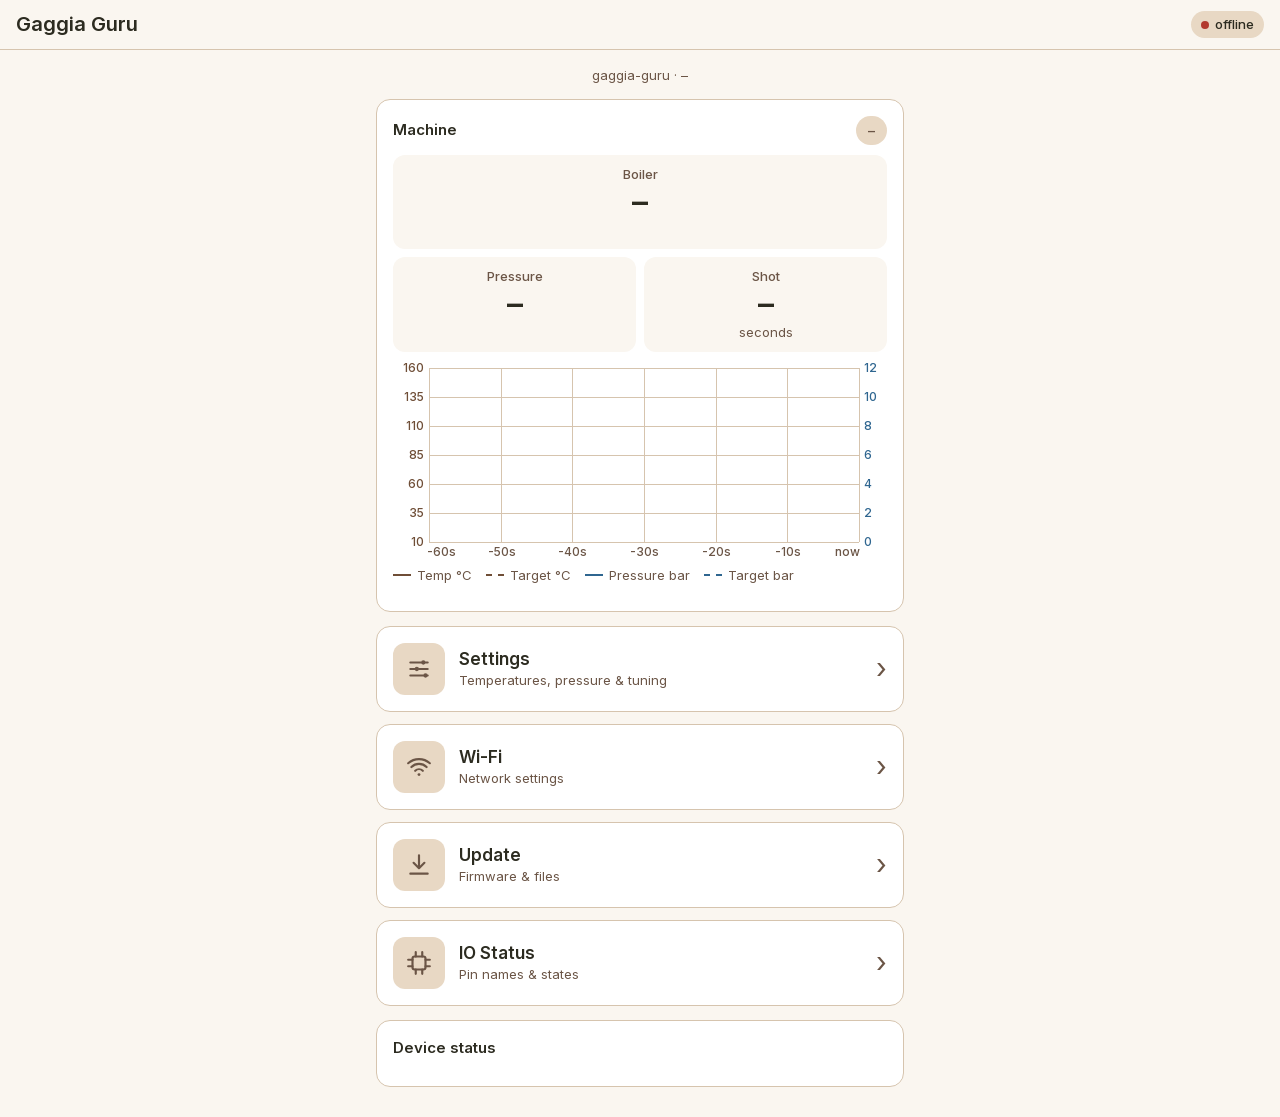
==== commit d221b2df: "Add temperature offset  betweeen thermocouple and grouphead  temperature." ====
--- a/data/index.html
+++ b/data/index.html
@@ -29,13 +29,13 @@
         <span id="mState" class="state">–</span>
       </div>
       <div class="gauges">
-        <div class="gauge"><small>Boiler</small><b id="mTemp">–</b><span id="mSet">&nbsp;</span></div>
+        <div class="gauge"><small id="mTempL">Boiler</small><b id="mTemp">–</b><span id="mSet">&nbsp;</span></div>
         <div class="gauge"><small>Pressure</small><b id="mPress">–</b><span id="mPressT">&nbsp;</span></div>
         <div class="gauge"><small>Shot</small><b id="mShot">–</b><span>seconds</span></div>
       </div>
-      <canvas id="mGraph" class="graph" aria-label="Boiler temperature and brew pressure over time"></canvas>
+      <canvas id="mGraph" class="graph" aria-label="Temperature and brew pressure over time"></canvas>
       <div class="legend">
-        <span><i class="sw temp"></i>Boiler °C</span>
+        <span><i class="sw temp"></i>Temp °C</span>
         <span><i class="sw temp dash"></i>Target °C</span>
         <span><i class="sw press"></i>Pressure bar</span>
         <span><i class="sw press dash"></i>Target bar</span>
--- a/data/style.css
+++ b/data/style.css
@@ -223,6 +223,7 @@
 .av { font-weight: 600; font-size: 16px; } .av small { display: block; font-size: 12px; color: var(--text-secondary); font-weight: 400; }
 .pnotes { display: none; margin: 8px 0 0 60px; font-size: 13px; color: var(--text-secondary); }
 li.open .pnotes { display: block; }
+.sect { margin: 20px 4px 8px; font-size: 13px; font-weight: 600; color: var(--text-secondary); }
 .foot { text-align: center; margin-top: 14px; font-size: 13px; }
 
 /* ---- machine card ---- */
